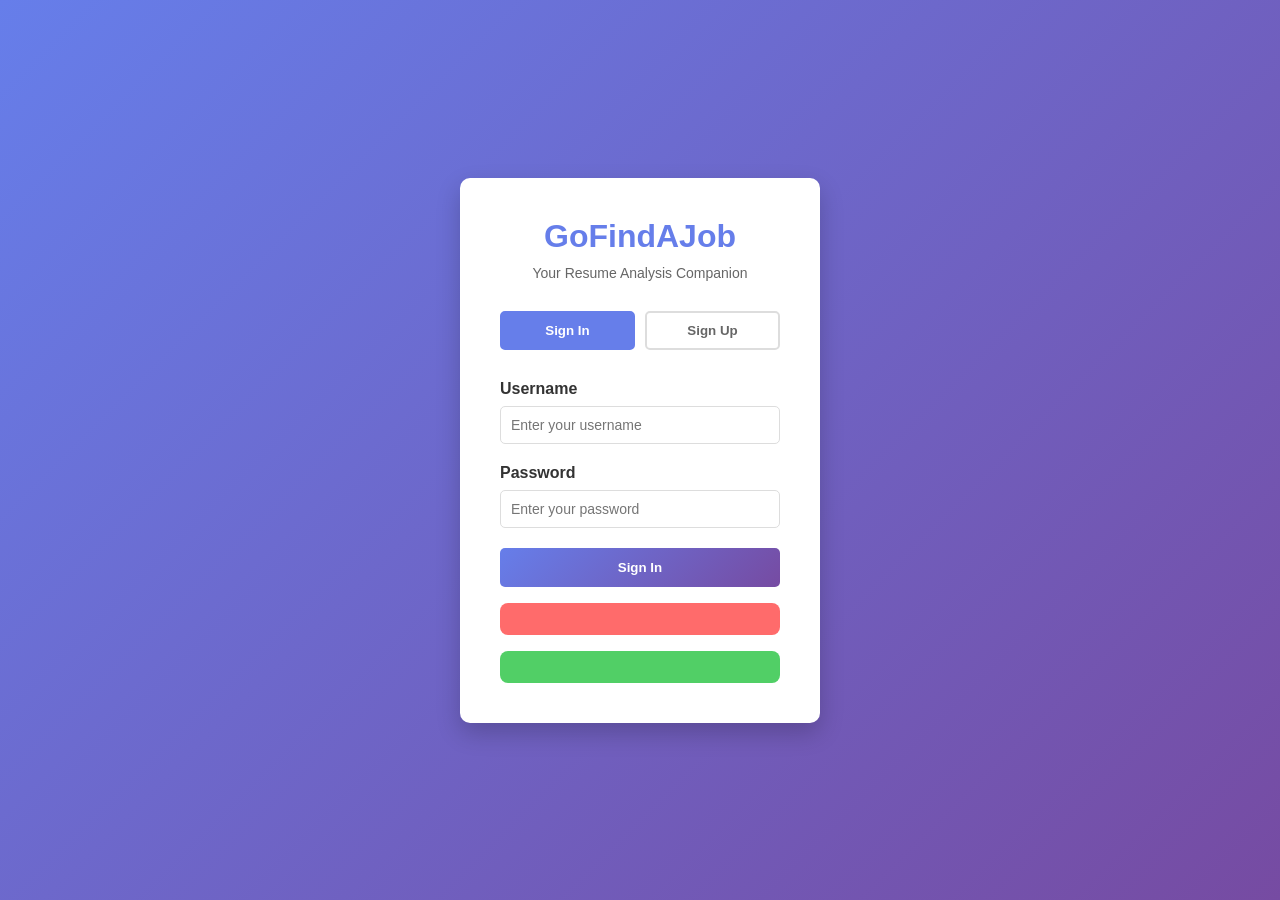
==== frontend/index.html @ 88e04c74 "create project" ====
<!DOCTYPE html>
<html lang="en">
<head>
    <meta charset="UTF-8">
    <meta name="viewport" content="width=device-width, initial-scale=1.0">
    <title>GoFindAJob - Login</title>
    <link rel="stylesheet" href="styles/main.css">
    <link rel="stylesheet" href="styles/login.css">
</head>
<body>
    <div class="login-container">
        <div class="login-box">
            <h1>GoFindAJob</h1>
            <p class="subtitle">Your Resume Analysis Companion</p>

            <!-- Tab Buttons -->
            <div class="tab-buttons">
                <button class="tab-button active" onclick="switchTab('signin')">Sign In</button>
                <button class="tab-button" onclick="switchTab('signup')">Sign Up</button>
            </div>

            <!-- Sign In Tab -->
            <div id="signin" class="tab-content active">
                <form onsubmit="handleSignIn(event)">
                    <div class="form-group">
                        <label for="signin-username">Username</label>
                        <input type="text" id="signin-username" placeholder="Enter your username" required>
                    </div>

                    <div class="form-group">
                        <label for="signin-password">Password</label>
                        <input type="password" id="signin-password" placeholder="Enter your password" required>
                    </div>

                    <button type="submit" class="auth-btn" id="signin-btn">Sign In</button>
                    <div id="signin-loading" class="loading hidden">Loading...</div>
                </form>

                <div id="signin-error" class="error-message"></div>
                <div id="signin-success" class="success-message"></div>
            </div>

            <!-- Sign Up Tab -->
            <div id="signup" class="tab-content">
                <form onsubmit="handleSignUp(event)">
                    <div class="form-group">
                        <label for="signup-username">Username</label>
                        <input type="text" id="signup-username" placeholder="Choose a username" required>
                    </div>

                    <div class="form-group">
                        <label for="signup-email">Email</label>
                        <input type="email" id="signup-email" placeholder="Enter your email" required>
                    </div>

                    <div class="form-group">
                        <label for="signup-password">Password</label>
                        <input type="password" id="signup-password" placeholder="Create a password" required>
                    </div>

                    <div class="form-group">
                        <label for="signup-confirm-password">Confirm Password</label>
                        <input type="password" id="signup-confirm-password" placeholder="Confirm your password" required>
                    </div>

                    <button type="submit" class="auth-btn" id="signup-btn">Sign Up</button>
                    <div id="signup-loading" class="loading hidden">Loading...</div>
                </form>

                <div id="signup-error" class="error-message"></div>
                <div id="signup-success" class="success-message"></div>
            </div>
        </div>
    </div>

    <script src="scripts/api.js"></script>
    <script src="scripts/auth.js"></script>
</body>
</html>
---- frontend/styles/main.css ----
/* General Styles */
* {
    margin: 0;
    padding: 0;
    box-sizing: border-box;
}

body {
    font-family: 'Segoe UI', Tahoma, Geneva, Verdana, sans-serif;
    color: #333;
}

.hidden {
    display: none !important;
}

.error-message {
    background: #ff6b6b;
    color: white;
    padding: 1rem;
    border-radius: 0.5rem;
    margin-top: 1rem;
    text-align: center;
    animation: slideDown 0.3s ease;
}

.success-message {
    background: #51cf66;
    color: white;
    padding: 1rem;
    border-radius: 0.5rem;
    margin-top: 1rem;
    text-align: center;
    animation: slideDown 0.3s ease;
}

@keyframes slideDown {
    from {
        opacity: 0;
        transform: translateY(-10px);
    }
    to {
        opacity: 1;
        transform: translateY(0);
    }
}
---- frontend/styles/login.css ----
/* Login Page Styles */
body {
    background: linear-gradient(135deg, #667eea 0%, #764ba2 100%);
    min-height: 100vh;
    display: flex;
    align-items: center;
    justify-content: center;
}

.login-container {
    width: 100%;
    max-width: 400px;
    padding: 20px;
}

.login-box {
    background: white;
    border-radius: 10px;
    padding: 40px;
    box-shadow: 0 10px 25px rgba(0, 0, 0, 0.2);
}

.login-box h1 {
    color: #667eea;
    text-align: center;
    margin-bottom: 10px;
    font-size: 32px;
}

.subtitle {
    text-align: center;
    color: #666;
    margin-bottom: 30px;
    font-size: 14px;
}

.tab-buttons {
    display: flex;
    gap: 10px;
    margin-bottom: 30px;
}

.tab-button {
    flex: 1;
    padding: 10px;
    border: 2px solid #ddd;
    background: white;
    color: #666;
    border-radius: 5px;
    cursor: pointer;
    font-weight: 600;
    transition: all 0.3s ease;
}

.tab-button.active {
    background: #667eea;
    color: white;
    border-color: #667eea;
}

.tab-button:hover {
    border-color: #667eea;
}

.tab-content {
    display: none;
}

.tab-content.active {
    display: block;
    animation: fadeIn 0.3s ease;
}

@keyframes fadeIn {
    from {
        opacity: 0;
    }
    to {
        opacity: 1;
    }
}

.form-group {
    margin-bottom: 20px;
}

.form-group label {
    display: block;
    margin-bottom: 8px;
    color: #333;
    font-weight: 600;
}

.form-group input {
    width: 100%;
    padding: 10px;
    border: 1px solid #ddd;
    border-radius: 5px;
    font-size: 14px;
    transition: border-color 0.3s ease;
}

.form-group input:focus {
    outline: none;
    border-color: #667eea;
    box-shadow: 0 0 5px rgba(102, 126, 234, 0.3);
}

.auth-btn {
    width: 100%;
    padding: 12px;
    background: linear-gradient(135deg, #667eea 0%, #764ba2 100%);
    color: white;
    border: none;
    border-radius: 5px;
    font-weight: 600;
    cursor: pointer;
    transition: transform 0.2s ease;
}

.auth-btn:hover {
    transform: translateY(-2px);
}

.auth-btn:active {
    transform: translateY(0);
}

.loading {
    text-align: center;
    color: #667eea;
    font-weight: 600;
}

.error-message {
    background: #ff6b6b;
    color: white;
}

.success-message {
    background: #51cf66;
    color: white;
}

@media (max-width: 480px) {
    .login-box {
        padding: 30px 20px;
    }

    .login-box h1 {
        font-size: 24px;
    }
}
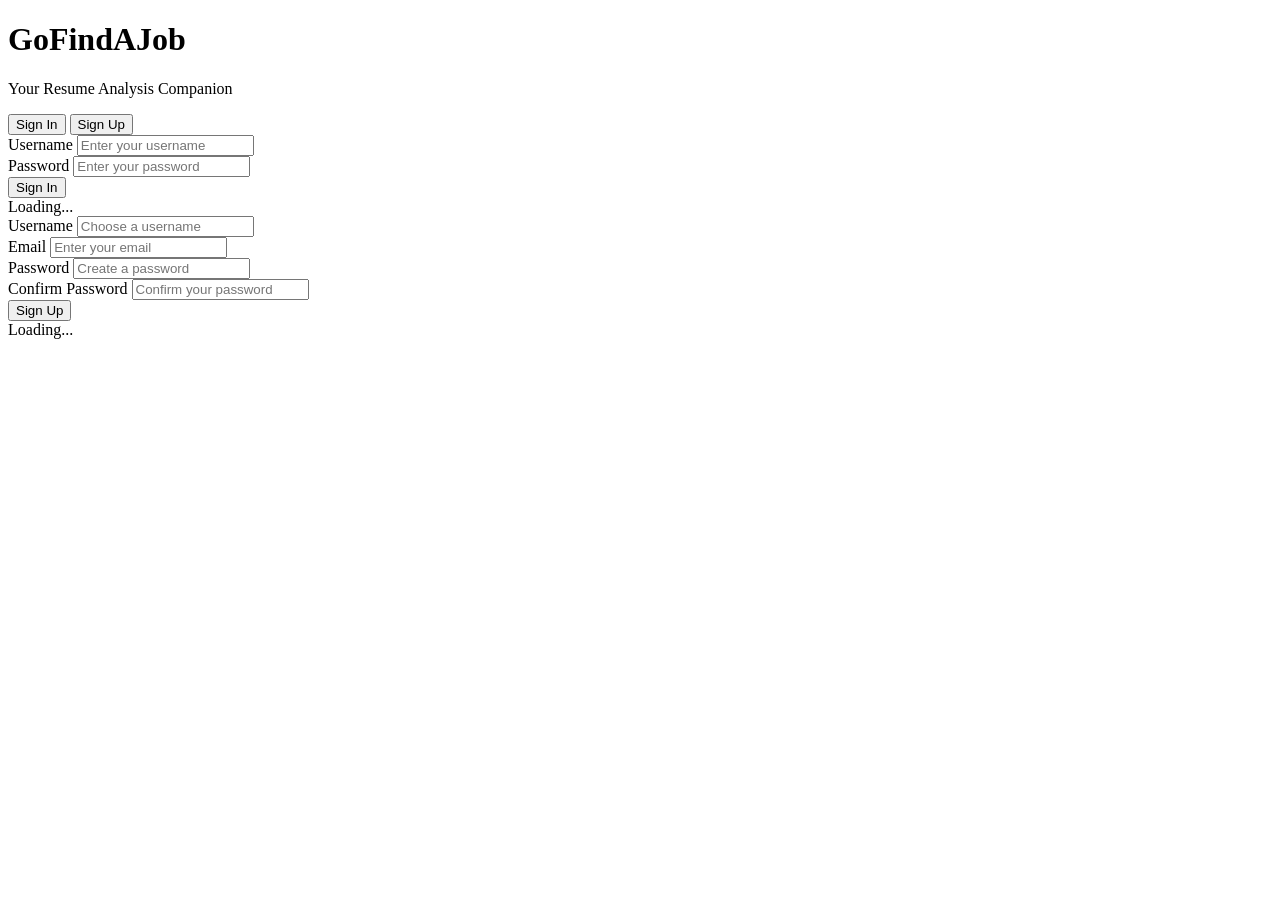
==== commit 6ff4b015: "complete features" ====
--- a/frontend/index.html
+++ b/frontend/index.html
@@ -4,8 +4,8 @@
     <meta charset="UTF-8">
     <meta name="viewport" content="width=device-width, initial-scale=1.0">
     <title>GoFindAJob - Login</title>
-    <link rel="stylesheet" href="styles/main.css">
-    <link rel="stylesheet" href="styles/login.css">
+    <link rel="stylesheet" href="/styles/main.css">
+    <link rel="stylesheet" href="/styles/login.css">
 </head>
 <body>
     <div class="login-container">
@@ -73,7 +73,7 @@
         </div>
     </div>
 
-    <script src="scripts/api.js"></script>
-    <script src="scripts/auth.js"></script>
+    <script src="/scripts/api.js"></script>
+    <script src="/scripts/auth.js"></script>
 </body>
 </html>
